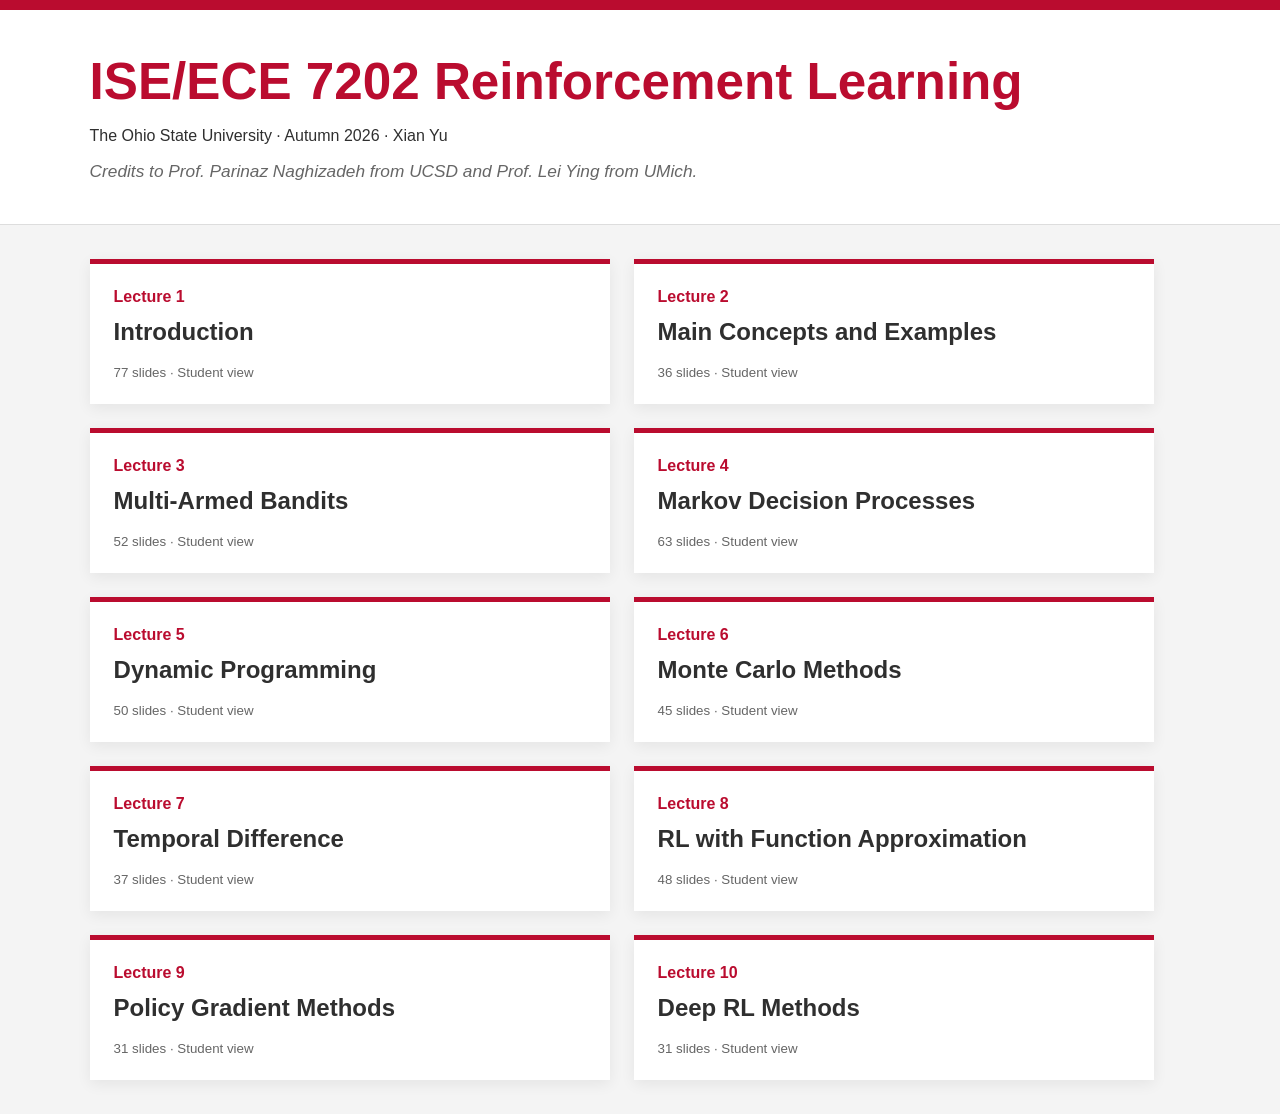
==== index.html @ f78b490b "Initial commit" ====
<!doctype html>
<html lang="en">
<head>
  <meta charset="utf-8">
  <meta name="viewport" content="width=device-width,initial-scale=1">
  <title>ISE/ECE 7202 Reinforcement Learning</title>
  <style>
    :root { --scarlet:#ba0c2f; --dark:#2f2f2f; }
    * { box-sizing:border-box; }
    body { margin:0; background:#f4f4f4; color:var(--dark); font-family:Arial,Helvetica,sans-serif; }
    header { padding:42px 7%; border-top:10px solid var(--scarlet); border-bottom:1px solid #ddd; background:#fff; }
    h1 { margin:0; color:var(--scarlet); font-size:clamp(30px,4vw,52px); }
    .credits { margin:12px 0 0; color:#666; font-size:clamp(15px,1.35vw,19px); font-style:italic; }
    main { display:grid; grid-template-columns:repeat(auto-fit,minmax(300px,520px)); gap:24px; padding:34px 7%; }
    a { display:flex; max-width:520px; min-height:145px; flex-direction:column; gap:12px; padding:24px; border-top:5px solid var(--scarlet); background:#fff; box-shadow:0 4px 14px #0001; color:inherit; text-decoration:none; }
    a span { color:var(--scarlet); font-weight:700; }
    a strong { font-size:24px; }
    a small { margin-top:auto; color:#666; }
  </style>
</head>
<body>
  <header>
    <h1>ISE/ECE 7202 Reinforcement Learning</h1>
    <p>The Ohio State University · Autumn 2026 · Xian Yu</p>
    <p class="credits">Credits to Prof. Parinaz Naghizadeh from UCSD and Prof. Lei Ying from UMich.</p>
  </header>
  <main>
    <a href="Lecture%201%20-%20Introduction/student/index.html">
      <span>Lecture 1</span><strong>Introduction</strong><small>77 slides · Student view</small>
    </a>
    <a href="Lecture%202%20-%20Main%20Concepts%20and%20Examples/student/index.html">
      <span>Lecture 2</span><strong>Main Concepts and Examples</strong><small>36 slides · Student view</small>
    </a>
    <a href="Lecture%203%20-%20Multi-armed%20Bandits/student/index.html">
      <span>Lecture 3</span><strong>Multi-Armed Bandits</strong><small>52 slides · Student view</small>
    </a>
    <a href="Lecture%204%20-%20Markov%20Decision%20Processes/student/index.html">
      <span>Lecture 4</span><strong>Markov Decision Processes</strong><small>63 slides · Student view</small>
    </a>
    <a href="Lecture%205%20-%20Dynamic%20Programming/student/index.html">
      <span>Lecture 5</span><strong>Dynamic Programming</strong><small>50 slides · Student view</small>
    </a>
    <a href="Lecture%206%20-%20Monte%20Carlo%20Methods/student/index.html">
      <span>Lecture 6</span><strong>Monte Carlo Methods</strong><small>45 slides · Student view</small>
    </a>
    <a href="Lecture%207%20-%20Temporal%20Difference/student/index.html">
      <span>Lecture 7</span><strong>Temporal Difference</strong><small>37 slides · Student view</small>
    </a>
    <a href="Lecture%208%20-%20RL%20with%20Function%20Approximation/student/index.html">
      <span>Lecture 8</span><strong>RL with Function Approximation</strong><small>48 slides · Student view</small>
    </a>
    <a href="Lecture%209%20-%20Policy%20Gradient%20Methods/student/index.html">
      <span>Lecture 9</span><strong>Policy Gradient Methods</strong><small>31 slides · Student view</small>
    </a>
    <a href="Lecture%2010%20-%20Deep%20RL%20Methods/student/index.html">
      <span>Lecture 10</span><strong>Deep RL Methods</strong><small>31 slides · Student view</small>
    </a>
  </main>
</body>
</html>
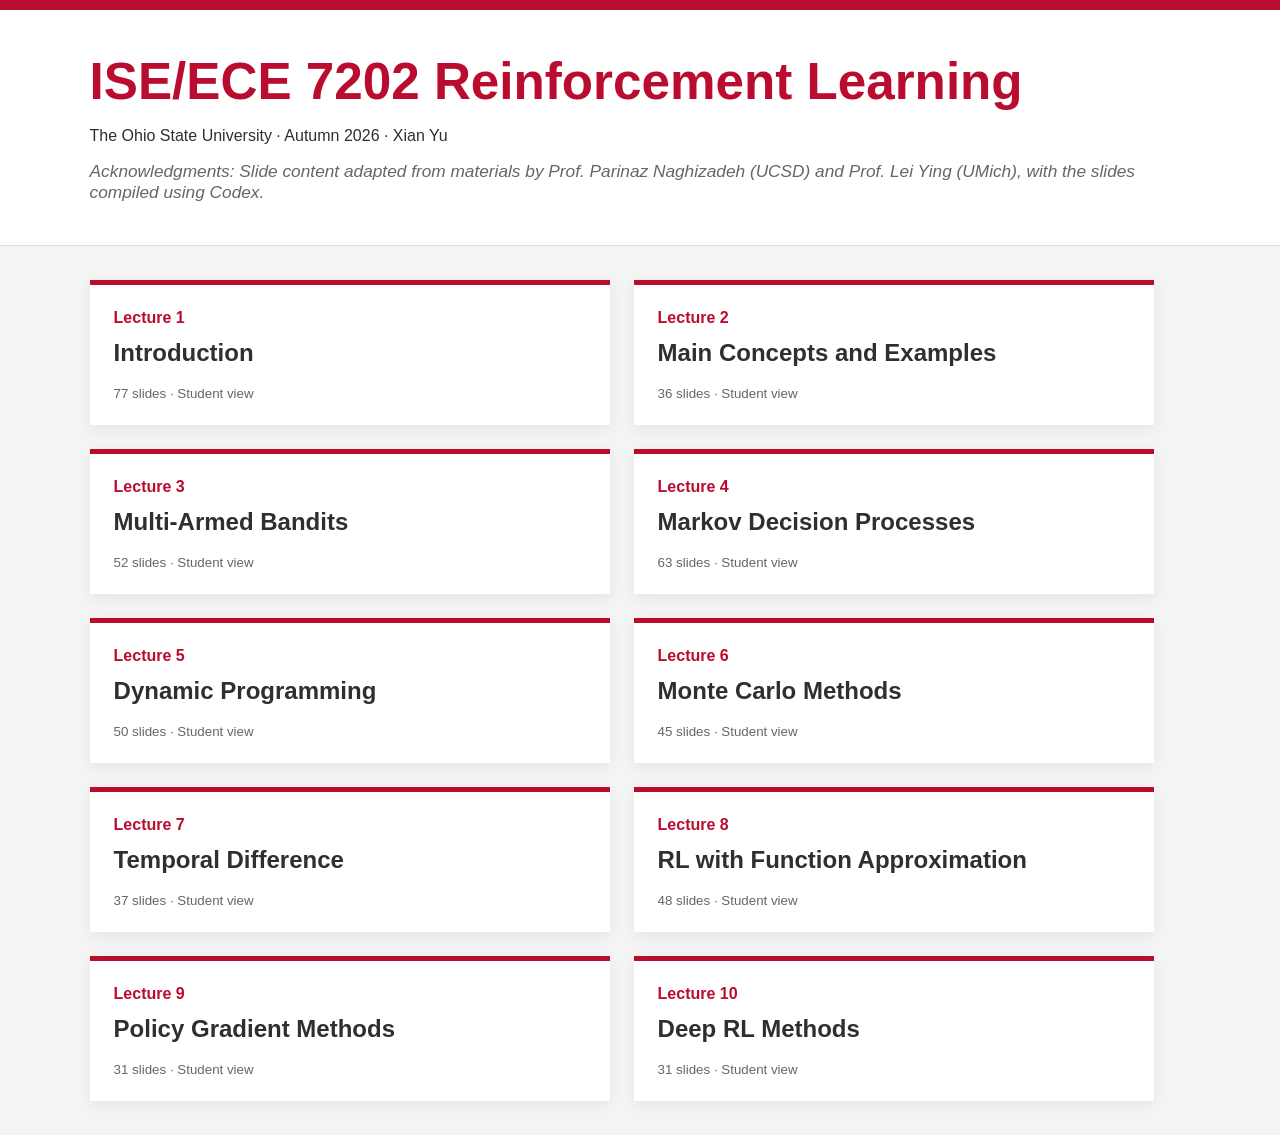
==== commit 132bd39a: "Update Lecture 3 due date and acknowledgments" ====
--- a/index.html
+++ b/index.html
@@ -22,7 +22,7 @@
   <header>
     <h1>ISE/ECE 7202 Reinforcement Learning</h1>
     <p>The Ohio State University · Autumn 2026 · Xian Yu</p>
-    <p class="credits">Credits to Prof. Parinaz Naghizadeh from UCSD and Prof. Lei Ying from UMich.</p>
+    <p class="credits">Acknowledgments: Slide content adapted from materials by Prof. Parinaz Naghizadeh (UCSD) and Prof. Lei Ying (UMich), with the slides compiled using Codex.</p>
   </header>
   <main>
     <a href="Lecture%201%20-%20Introduction/student/index.html">
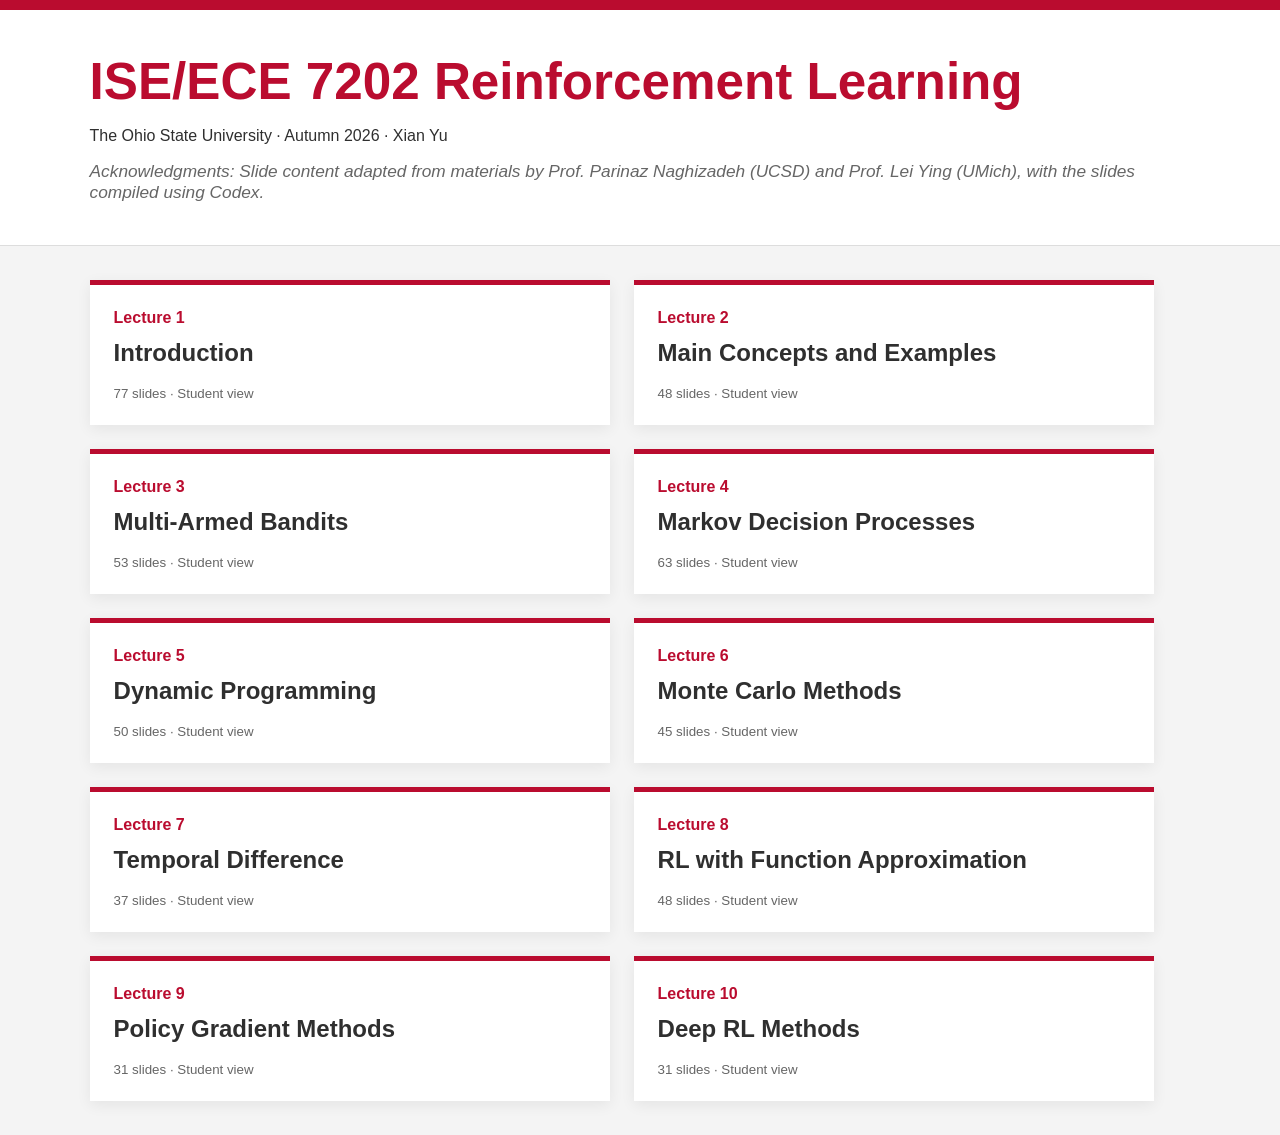
==== commit b81ac60f: "Update Lectures 2 and 3" ====
--- a/index.html
+++ b/index.html
@@ -29,10 +29,10 @@
       <span>Lecture 1</span><strong>Introduction</strong><small>77 slides · Student view</small>
     </a>
     <a href="Lecture%202%20-%20Main%20Concepts%20and%20Examples/student/index.html">
-      <span>Lecture 2</span><strong>Main Concepts and Examples</strong><small>36 slides · Student view</small>
+      <span>Lecture 2</span><strong>Main Concepts and Examples</strong><small>48 slides · Student view</small>
     </a>
     <a href="Lecture%203%20-%20Multi-armed%20Bandits/student/index.html">
-      <span>Lecture 3</span><strong>Multi-Armed Bandits</strong><small>52 slides · Student view</small>
+      <span>Lecture 3</span><strong>Multi-Armed Bandits</strong><small>53 slides · Student view</small>
     </a>
     <a href="Lecture%204%20-%20Markov%20Decision%20Processes/student/index.html">
       <span>Lecture 4</span><strong>Markov Decision Processes</strong><small>63 slides · Student view</small>
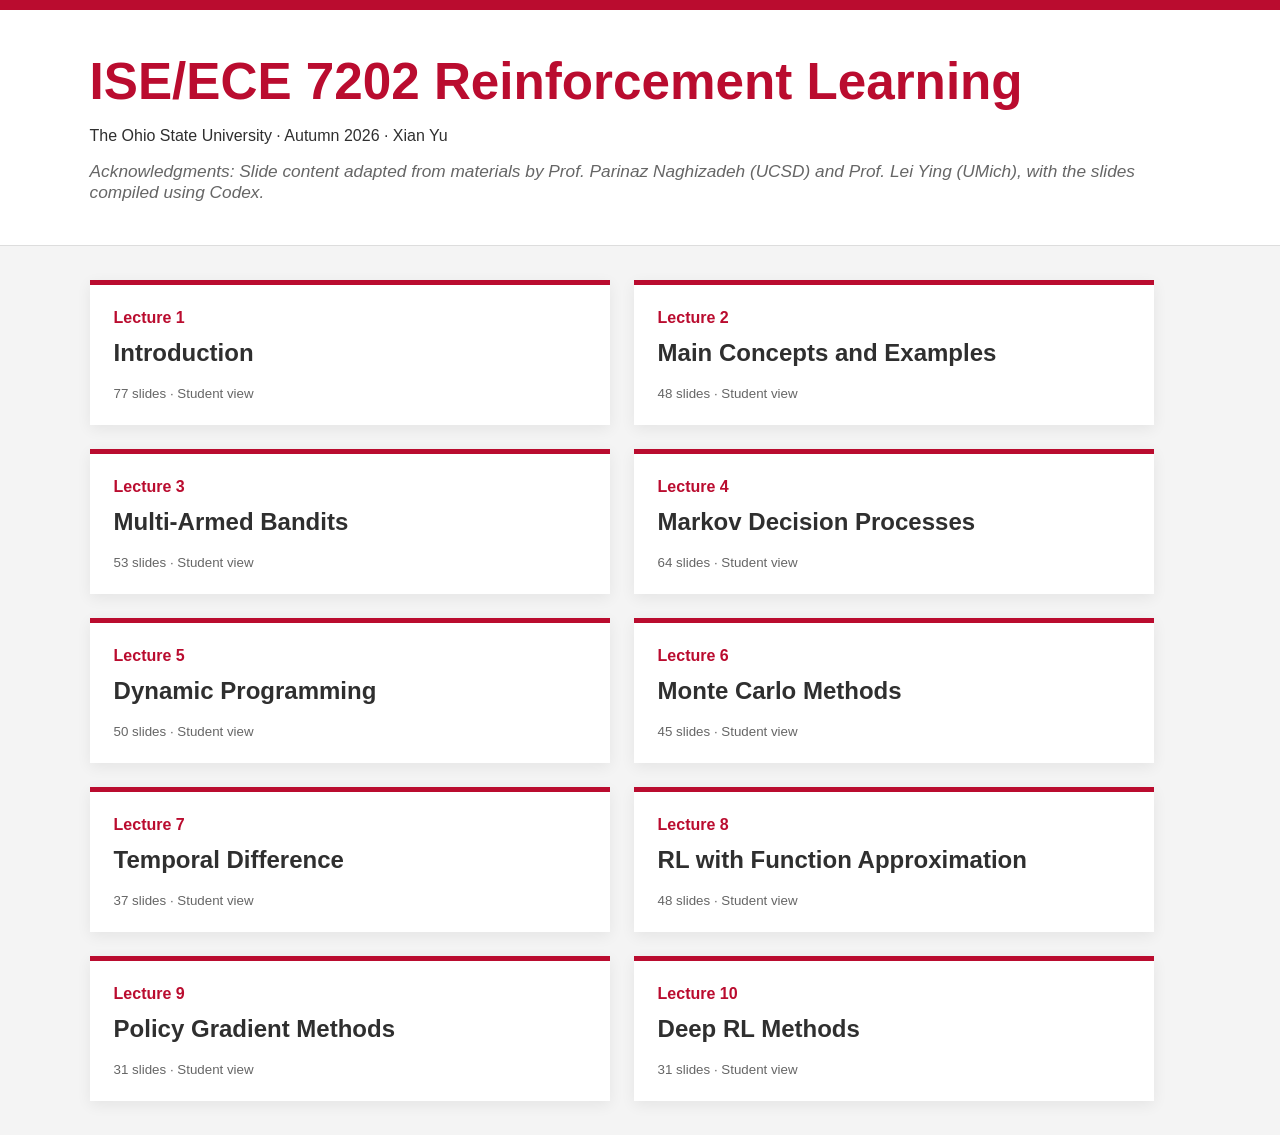
==== commit 6780da52: "Update Lecture 4" ====
--- a/index.html
+++ b/index.html
@@ -35,7 +35,7 @@
       <span>Lecture 3</span><strong>Multi-Armed Bandits</strong><small>53 slides · Student view</small>
     </a>
     <a href="Lecture%204%20-%20Markov%20Decision%20Processes/student/index.html">
-      <span>Lecture 4</span><strong>Markov Decision Processes</strong><small>63 slides · Student view</small>
+      <span>Lecture 4</span><strong>Markov Decision Processes</strong><small>64 slides · Student view</small>
     </a>
     <a href="Lecture%205%20-%20Dynamic%20Programming/student/index.html">
       <span>Lecture 5</span><strong>Dynamic Programming</strong><small>50 slides · Student view</small>
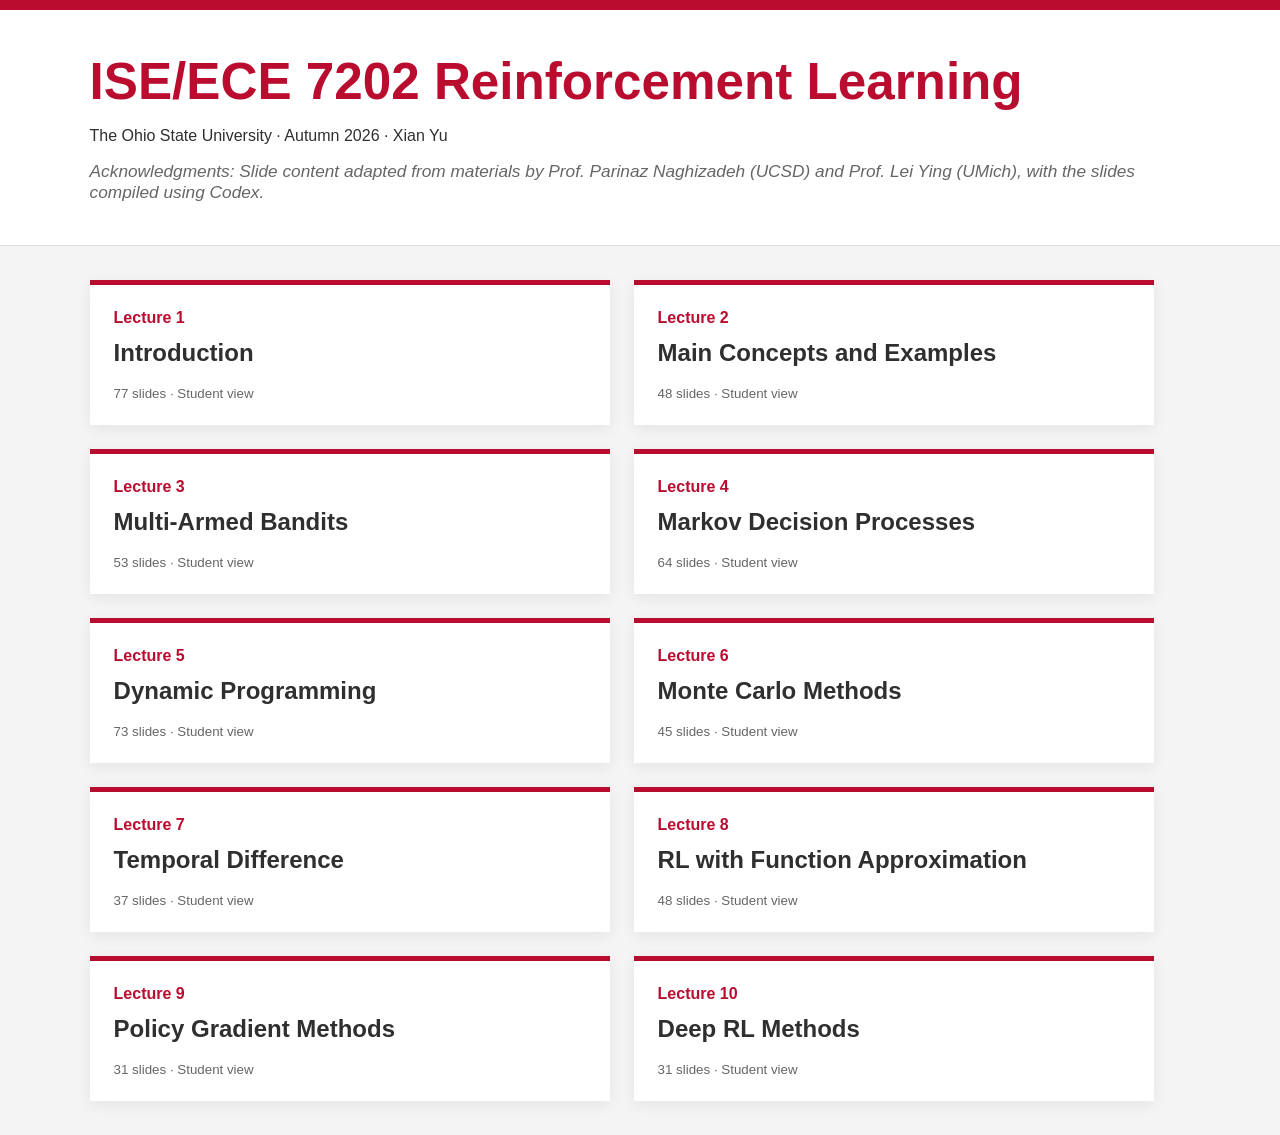
==== commit 61eb0bb1: "Update index.html" ====
--- a/index.html
+++ b/index.html
@@ -38,7 +38,7 @@
       <span>Lecture 4</span><strong>Markov Decision Processes</strong><small>64 slides · Student view</small>
     </a>
     <a href="Lecture%205%20-%20Dynamic%20Programming/student/index.html">
-      <span>Lecture 5</span><strong>Dynamic Programming</strong><small>50 slides · Student view</small>
+      <span>Lecture 5</span><strong>Dynamic Programming</strong><small>73 slides · Student view</small>
     </a>
     <a href="Lecture%206%20-%20Monte%20Carlo%20Methods/student/index.html">
       <span>Lecture 6</span><strong>Monte Carlo Methods</strong><small>45 slides · Student view</small>
